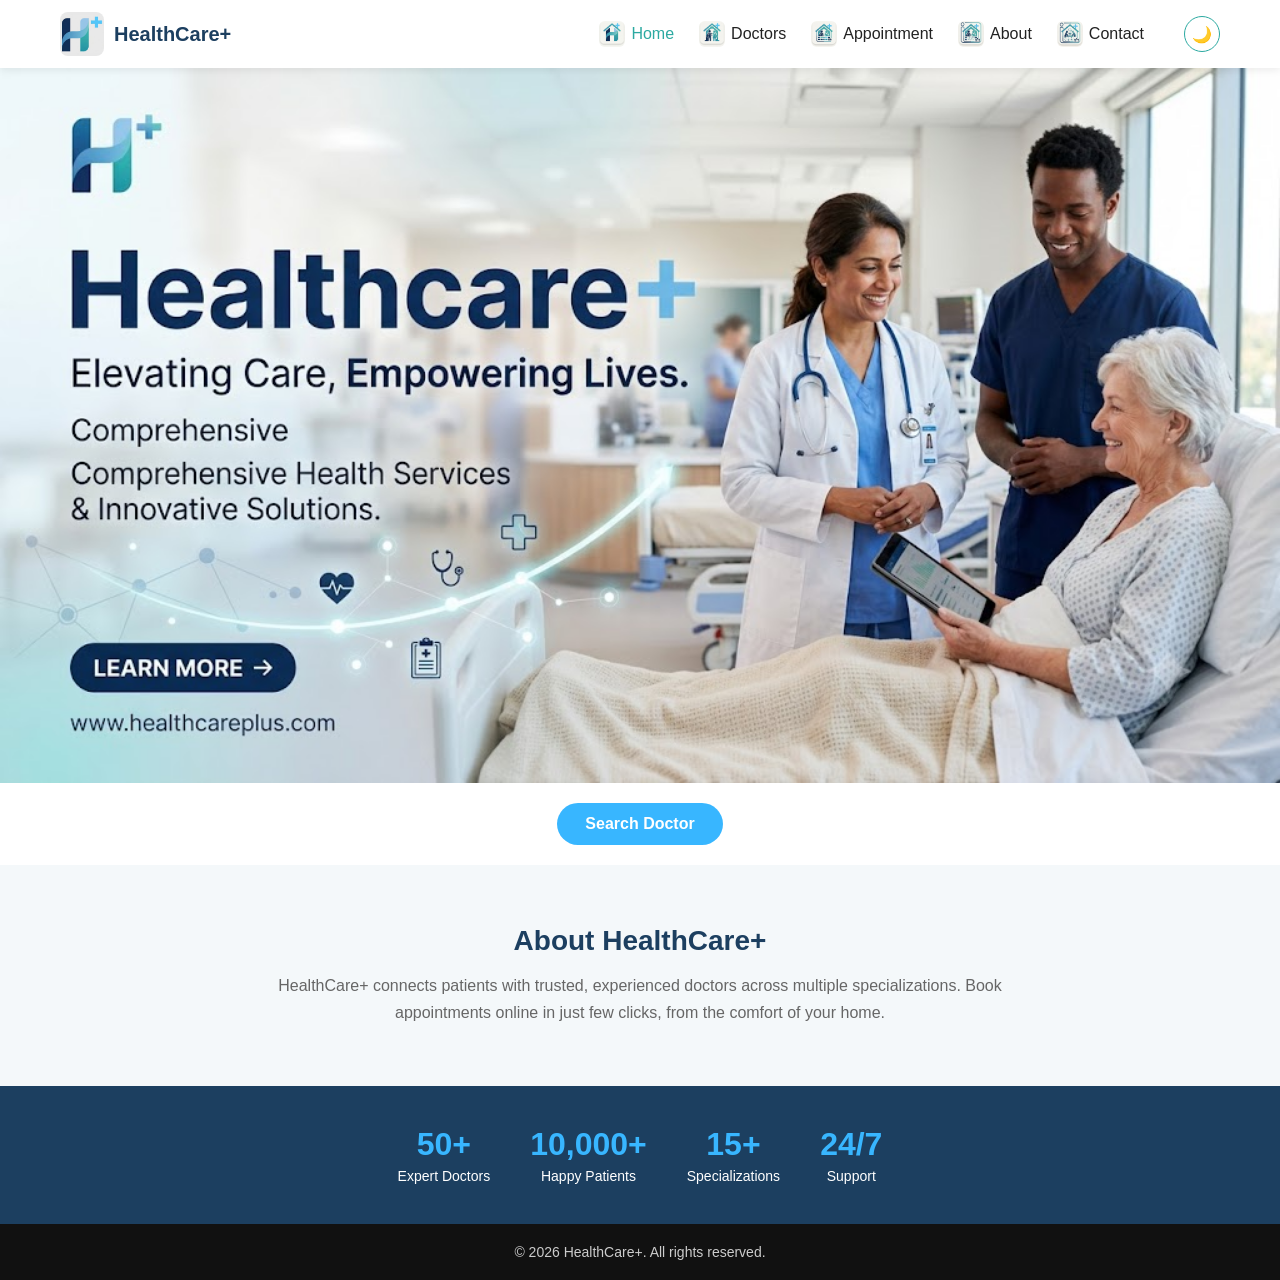
==== index.html @ 82662a33 "Initial Commit" ====
<!DOCTYPE html>
<html lang="en">
<head>
    <meta charset="UTF-8">
    <meta name="viewport" content="width=device-width, initial-scale=1.0">
    <link rel="stylesheet" href="css/style.css">
    <link rel="stylesheet" href="css/responsive.css">
    <title>HealthCare+ | Home</title>
</head>
<body>
    <header class="navbar">
        <div class="nav-container">
            <div class="logo">
                <img src="images/logo.jpeg" title="Logo" alt="HealthCare+ Logo">
                <span>HealthCare+</span>
            </div>

            <button id="menuToggle" class="menu-toggle" aria-label="Toggle Menu">
                <span></span>
                <span></span>
                <span></span>
            </button>

            <nav class="nav-links">
                <a href="index.html" class="active" title="Home">
                    <img src="images/icon/home.jpeg" title="Home" alt="Home Icon" class="nav-icon">
                    Home
                </a>
                <a href="doctors.html" title="Doctors">
                    <img src="images/icon/doctors.jpeg" title="Doctors" alt="Doctors Icon" class="nav-icon">
                    Doctors
                </a>
                <a href="appointment.html" title="Appointments">
                    <img src="images/icon/appointments.jpeg" title="Appointments" alt="Appointments Icon" class="nav-icon">
                    Appointment
                </a>
                <a href="about.html" title="About">
                    <img src="images/icon/about.jpeg" title="About" alt="About Icon" class="nav-icon">
                    About
                </a>
                <a href="contact.html" title="Contact">
                    <img src="images/icon/contact.jpeg" title="Contact" alt="Contact Icon" class="nav-icon">
                    Contact
                </a>
                <button id="themeToggle" class="theme-toggle" aria-label="Toggle Dark Mode">🌙</button>
            </nav>
        </div>
    </header>

    <section class="hero">
        <img src="images/banners/banner.jpeg" title="Banner" alt="Healthcare Banner" class="hero-img">
    </section>
    <div class="hero-cta">
        <a href="doctors.html" class="btn-primary hero-btn">Search Doctor</a>
    </div>

    <section class="about-section">
        <h2>About HealthCare+</h2>
        <p>
            HealthCare+ connects patients with trusted, experienced doctors across
            multiple specializations. Book appointments online in just few clicks,
            from the comfort of your home.
        </p>
    </section>

    <section class="stats-section">
        <div class="stat-box">
            <h3>50+</h3>
            <p>Expert Doctors</p>
        </div>
        <div class="stat-box">
            <h3>10,000+</h3>
            <p>Happy Patients</p>
        </div>
        <div class="stat-box">
            <h3>15+</h3>
            <p>Specializations</p>
        </div>
        <div class="stat-box">
            <h3>24/7</h3>
            <p>Support</p>
        </div>
    </section>

    <footer class="footer">
        <p>&copy; 2026 HealthCare+. All rights reserved.</p>
    </footer>
    <script src="js/main.js"></script>
    <script src="js/history.js"></script>
    <script src="js/remainder.js"></script>
</body>
</html>
---- css/style.css ----
* {
    margin: 0;
    padding: 0;
    box-sizing: border-box;
    font-family: 'Segoe UI', Arial, sans-serif;
}

:root {
    --primary-color: #1c3f60;
    --secondary-color: #2ba9a1;
    --accent-color: #38b6ff;
    --light-bg: #f4f8fa;
    --text-dark: #222;
    --text-light: #666;
}

body[data-theme="dark"] {
    --primary-color: #7fd1ff;
    --secondary-color: #2ba9a1;
    --accent-color: #38b6ff;
    --light-bg: #121826;
    --text-dark: #f0f0f0;
    --text-light: #b8b8b8;
}

body[data-theme="dark"] .navbar,
body[data-theme="dark"] .doctor-card,
body[data-theme="dark"] .team-card,
body[data-theme="dark"] .value-box,
body[data-theme="dark"] .info-box,
body[data-theme="dark"] .appointment-form,
body[data-theme="dark"] .contact-form,
body[data-theme="dark"] .appointment-summary,
body[data-theme="dark"] .history-card,
body[data-theme="dark"] .hero-cta {
    background-color: #1c2436;
}

body[data-theme="dark"] .form-group input,
body[data-theme="dark"] .form-group select,
body[data-theme="dark"] .form-group textarea,
body[data-theme="dark"] .search-box input {
    background-color: #2a3348;
    border-color: #3a4460;
    color: var(--text-dark);
}

body[data-theme="dark"] .filter-btn {
    background-color: #1c2436;
}

body {
    background-color: var(--light-bg);
    color: var(--text-dark);
}

.navbar {
    background-color: #fff;
    box-shadow: 0 2px 8px rgba(0, 0, 0, 0.08);
    position: sticky;
    top: 0;
    z-index: 100;
}

.theme-toggle {
    background: none;
    border: 1px solid var(--secondary-color);
    border-radius: 50%;
    width: 36px;
    height: 36px;
    font-size: 16px;
    cursor: pointer;
    margin-left: 15px;
}

.nav-container {
    max-width: 1200px;
    margin: 0 auto;
    display: flex;
    align-items: center;
    justify-content: space-between;
    padding: 12px 20px;
}

.logo {
    display: flex;
    align-items: center;
    gap: 10px;
    font-size: 20px;
    font-weight: bold;
    color: var(--primary-color);
}

.logo img {
    width: 44px;
    height: 44px;
    object-fit: cover;
    border-radius: 8px;
}

.nav-links {
    display: flex;
    align-items: center;
    gap: 25px;
}

.nav-links a {
    text-decoration: none;
    color: var(--text-dark);
    font-weight: 500;
    display: flex;
    align-items: center;
    gap: 6px;
}

.nav-icon {
    width: 26px;
    height: 26px;
    border-radius: 6px;
    object-fit: cover;
}

.nav-links a.active, .nav-links a:hover {
    color: var(--secondary-color);
}

.hero {
    position: relative;
    width: 100%;
}

.hero-img {
    width: 100%;
    height: auto;
    display: block;
}

.hero-cta {
    text-align: center;
    padding: 20px;
    background-color: #fff;
}

.btn-primary {
    display: inline-block;
    background-color: var(--accent-color);
    color: #fff;
    padding: 12px 28px;
    border-radius: 25px;
    text-decoration: none;
    font-weight: bold;
    transition: background-color 0.3s ease;
}

.btn-primary:hover {
    background-color: var(--secondary-color);
    transform: scale(1.1);
}

.about-section {
    max-width: 800px;
    margin: 60px auto;
    text-align: center;
    padding: 0 20px;
}

.about-section h2 {
    color: var(--primary-color);
    margin-bottom: 15px;
    font-size: 28px;
}

.about-section p {
    color: var(--text-light);
    line-height: 1.7;
}

.stats-section {
    display: flex;
    justify-content: center;
    gap: 40px;
    flex-wrap: wrap;
    background-color: var(--primary-color);
    padding: 40px 20px;
}

.stat-box {
    text-align: center;
    color: #fff;
}

.stat-box h3 {
    font-size: 32px;
    color: var(--accent-color);
}

.stat-box p {
    margin-top: 5px;
    font-size: 14px;
}

.footer {
    text-align: center;
    padding: 20px;
    background-color: #111;
    color: #ccc;
    font-size: 14px;
}

.remainder-banner {
    background-color: var(--accent-color);
    color: #fff;
    display: flex;
    align-items: center;
    justify-content: center;
    gap: 20px;
    padding: 12px 20px;
    font-size: 14px;
    text-align: center;
    position: relative;
}

.remainder-banner p {
    margin: 0;
}

.remainder-banner #dismissRemainderBtn {
    background: none;
    border: none;
    color: #fff;
    font-size: 16px;
    cursor: pointer;
    position: absolute;
    right: 20px;
    opacity: 0.85;
}

.remainder-banner #dismissRemainderBtn:hover {
    opacity: 1;
}
---- css/responsive.css ----
.menu-toggle {
    display: none;
    flex-direction: column;
    justify-content: space-between;
    width: 26px;
    height: 20px;
    background: none;
    border: none;
    cursor: pointer;
    padding: 0;
}

.menu-toggle span {
    display: block;
    height: 3px;
    width: 100%;
    background-color: var(--primary-color);
    border-radius: 2px;
    transition: 0.3s ease;
}

.menu-toggle.open span:nth-child(1) {
    transform: translateY(8.5px) rotate(45deg);
}

.menu-toggle.open span:nth-child(2) {
    opacity: 0;
}

.menu-toggle.open span:nth-child(3) {
    transform: translateY(-8.5px) rotate(-45deg);
}

@media (max-width: 1024px) {
    .doctors-grid {
        grid-template-columns: repeat(2, 1fr);
    }

    .form-row {
        flex-direction: column;
        gap: 0;
    }

    .hero-text h1 {
        font-size: 30px;
    }
}

@media (max-width: 600px) {
    .menu-toggle {
        display: flex;
    }

    .nav-links {
        position: absolute;
        top: 100%;
        left: 0;
        width: 100%;
        background-color: var(--light-bg);
        flex-direction: column;
        align-items: flex-start;
        gap: 0;
        max-height: 0;
        overflow: hidden;
        box-shadow: 0 4px 8px rgba(0, 0, 0, 0.08);
        transition: max-height 0.3s ease;
    }

    .nav-links.nav-open {
        max-height: 400px;
    }

    .nav-links a {
        width: 100%;
        padding: 14px 20px;
        border-top: 1px solid #eee;
    }

    .logo span {
        font-size: 16px;
    }

    .doctors-grid {
        grid-template-columns: 1fr;
    }

    .doctors-section {
        padding: 20px 20px 40px;
    }

    .filter-search-section {
        flex-direction: column;
        align-items: stretch;
        padding: 0 20px;
    }

    .filter-buttons {
        justify-content: center;
    }

    .search-box input {
        width: 100%;
    }

    .stats-section {
        gap: 25px;
    }

    .stat-box {
        flex-basis: 40%;
    }

    .appointment-form {
        padding: 20px;
    }

    .notification {
        left: 20px;
        right: 20px;
        top: 15px;
    }

    .hero-text h1 {
        font-size: 24px;
    }

    .hero-text p {
        font-size: 14px;
    }

    .team-grid {
        grid-template-columns: 1fr;
    }

    .contact-section {
        flex-direction: column;
    }
}
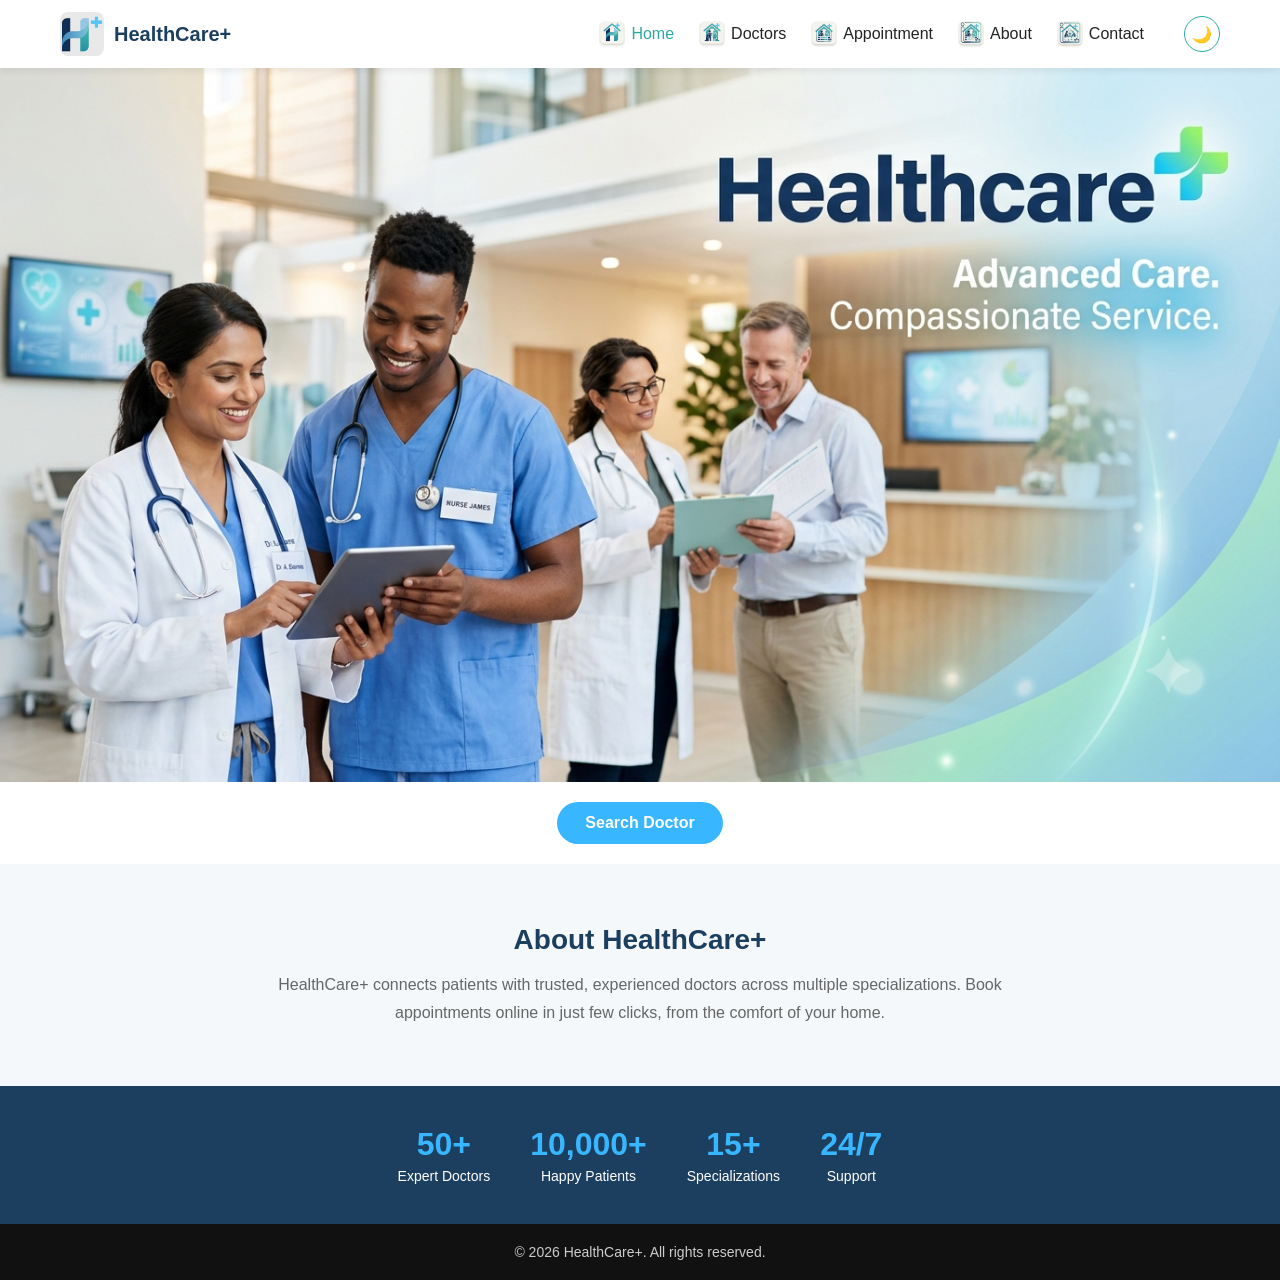
==== commit 1bdbb204: "Replace JPEG banner with PNG banner in index.html" ====
--- a/index.html
+++ b/index.html
@@ -48,7 +48,7 @@
     </header>
 
     <section class="hero">
-        <img src="images/banners/banner.jpeg" title="Banner" alt="Healthcare Banner" class="hero-img">
+        <img src="images/banners/banner.png" title="Banner" alt="Healthcare Banner" class="hero-img">
     </section>
     <div class="hero-cta">
         <a href="doctors.html" class="btn-primary hero-btn">Search Doctor</a>
@@ -89,4 +89,4 @@
     <script src="js/history.js"></script>
     <script src="js/remainder.js"></script>
 </body>
-</html>+</html>
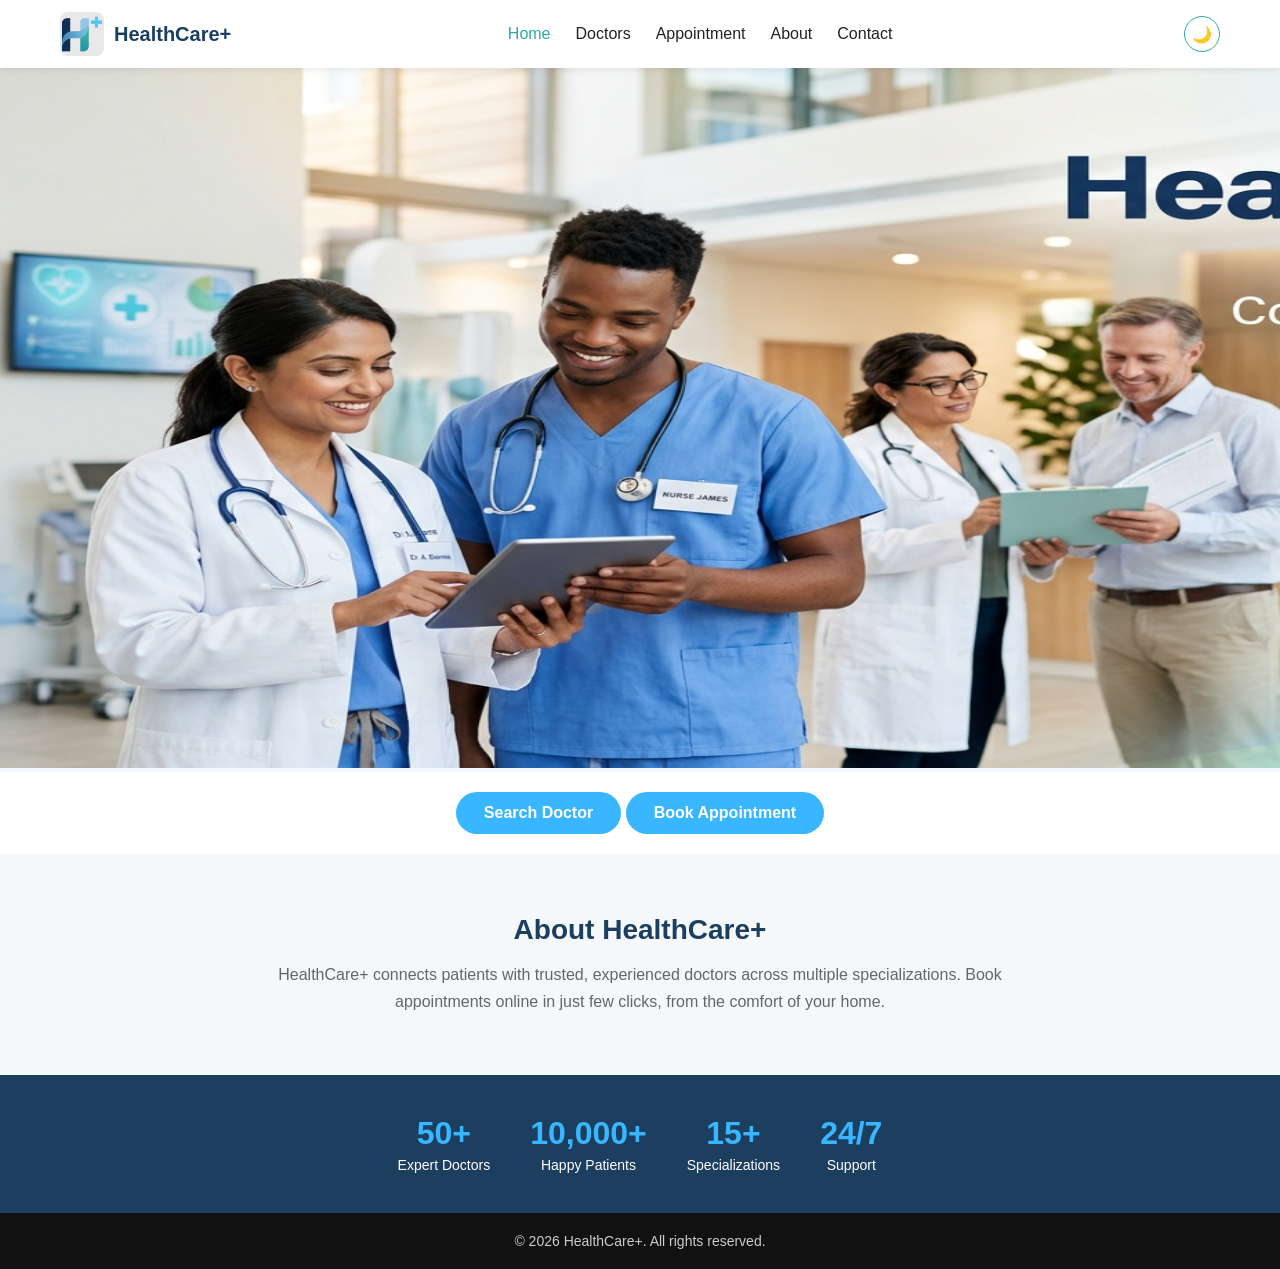
==== commit 919c14d8: "Changes" ====
--- a/index.html
+++ b/index.html
@@ -3,14 +3,18 @@
 <head>
     <meta charset="UTF-8">
     <meta name="viewport" content="width=device-width, initial-scale=1.0">
+    <meta name="description"
+        content="HealthCare+ connects patients with trusted, experienced doctors across multiple specializations. Book appointments online in just a few clicks.">
+    <meta name="keywords"
+        content="healthcare, book doctor appointment, online appointment booking, find a doctor, medical specialists, healthcare platform">
     <link rel="stylesheet" href="css/style.css">
     <link rel="stylesheet" href="css/responsive.css">
-    <title>HealthCare+ | Home</title>
+    <title>HealthCare+ | Book Doctors Appointments Online</title>
 </head>
 <body>
     <header class="navbar">
         <div class="nav-container">
-            <div class="logo">
+            <div class="logo">  
                 <img src="images/logo.jpeg" title="Logo" alt="HealthCare+ Logo">
                 <span>HealthCare+</span>
             </div>
@@ -23,27 +27,22 @@
 
             <nav class="nav-links">
                 <a href="index.html" class="active" title="Home">
-                    <img src="images/icon/home.jpeg" title="Home" alt="Home Icon" class="nav-icon">
                     Home
                 </a>
                 <a href="doctors.html" title="Doctors">
-                    <img src="images/icon/doctors.jpeg" title="Doctors" alt="Doctors Icon" class="nav-icon">
                     Doctors
                 </a>
                 <a href="appointment.html" title="Appointments">
-                    <img src="images/icon/appointments.jpeg" title="Appointments" alt="Appointments Icon" class="nav-icon">
                     Appointment
                 </a>
                 <a href="about.html" title="About">
-                    <img src="images/icon/about.jpeg" title="About" alt="About Icon" class="nav-icon">
                     About
                 </a>
                 <a href="contact.html" title="Contact">
-                    <img src="images/icon/contact.jpeg" title="Contact" alt="Contact Icon" class="nav-icon">
                     Contact
                 </a>
-                <button id="themeToggle" class="theme-toggle" aria-label="Toggle Dark Mode">🌙</button>
             </nav>
+            <button id="themeToggle" class="theme-toggle" aria-label="Toggle Dark Mode">🌙</button>
         </div>
     </header>
 
@@ -52,6 +51,7 @@
     </section>
     <div class="hero-cta">
         <a href="doctors.html" class="btn-primary hero-btn">Search Doctor</a>
+        <a href="appointment.html" class="btn-primary hero-btn">Book Appointment</a>
     </div>
 
     <section class="about-section">
@@ -89,4 +89,4 @@
     <script src="js/history.js"></script>
     <script src="js/remainder.js"></script>
 </body>
-</html>
+</html>
--- a/css/style.css
+++ b/css/style.css
@@ -126,13 +126,12 @@
 
 .hero {
     position: relative;
-    width: 100%;
+    width: 500px;
 }
 
 .hero-img {
-    width: 100%;
-    height: auto;
-    display: block;
+    width: 1900px;
+    height: 700px;
 }
 
 .hero-cta {
--- a/css/responsive.css
+++ b/css/responsive.css
@@ -49,6 +49,11 @@
 @media (max-width: 600px) {
     .menu-toggle {
         display: flex;
+    }
+
+    .hero-img {
+        width: 75%;
+        height: 100%;
     }
 
     .nav-links {
